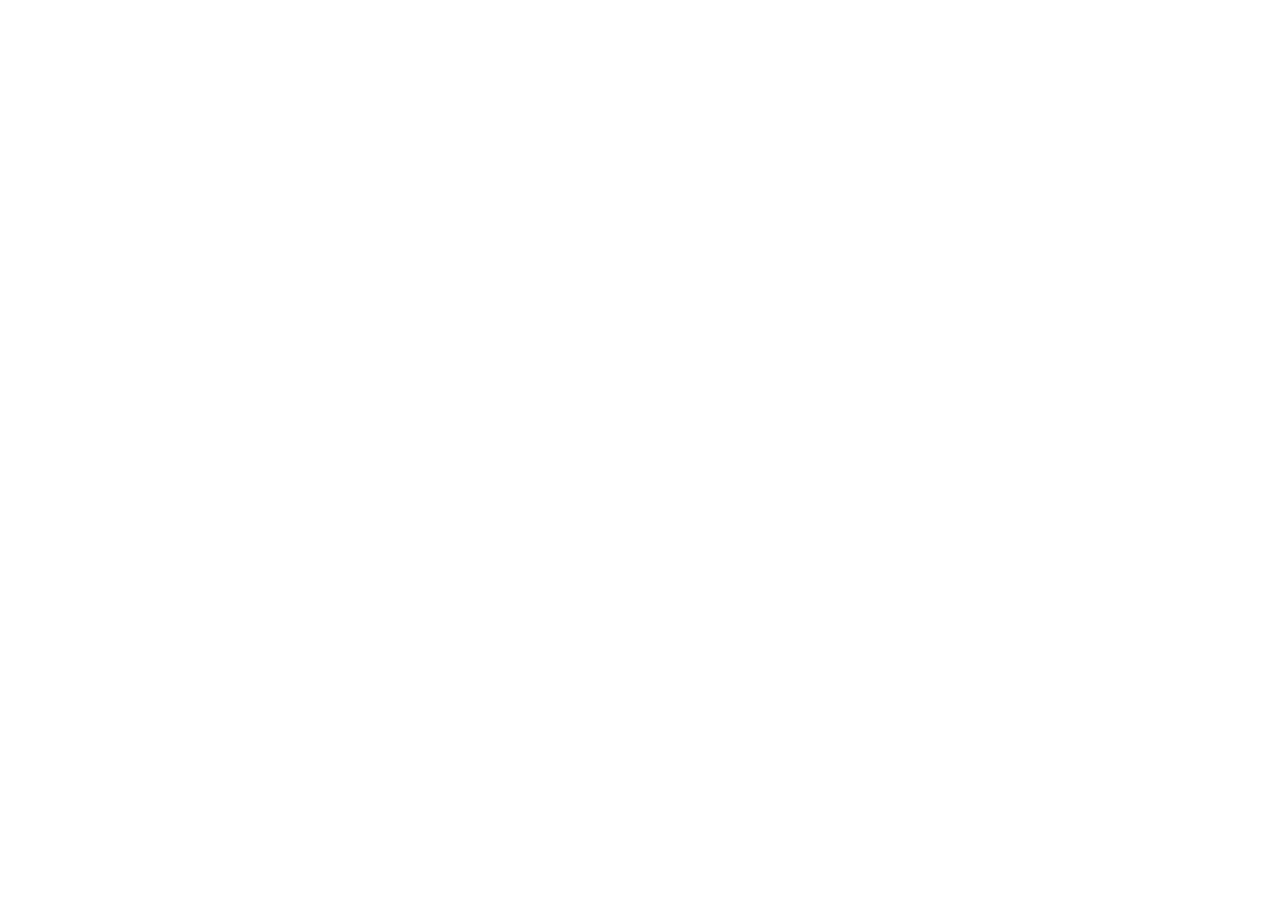
==== index.html @ 1ebc6224 "Initial commit" ====
<!DOCTYPE html>
<html lang="en">
  <head>
    <meta charset="UTF-8" />
    <meta name="viewport" content="width=device-width, initial-scale=1.0" />
    <link rel="stylesheet" href="css/style.css" />
    <title>Your Name</title>
  </head>
  <body>
   
  </body>
</html>
---- css/style.css ----
body {

  }

/****************   Nav Section **********************/
nav {
	
}

/***********************  Footer Section   **************************/
footer {
	
}

/*********** Splash Page ************************/
header {

}

header h1 {
  
}

header img {
}

.address {
 
}

.tagline {
  
}

/************* Sections ********************/
hr {

}

section h3 {
  
}

section dl {
  
}

section ul {

}

section a {

}

section a:hover {
}

/**************   Projects   *****************/
.three-col {
	
}

.card img {

}

.card {
  
}

/**************   Responsiveness   *****************/
@media (max-width: 680px) {
    nav {
      
    }

    .three-col {
      
    }
}

/**************   Contact Page   *****************/
.one-col {

}

input {
  

}

textarea {
   
}
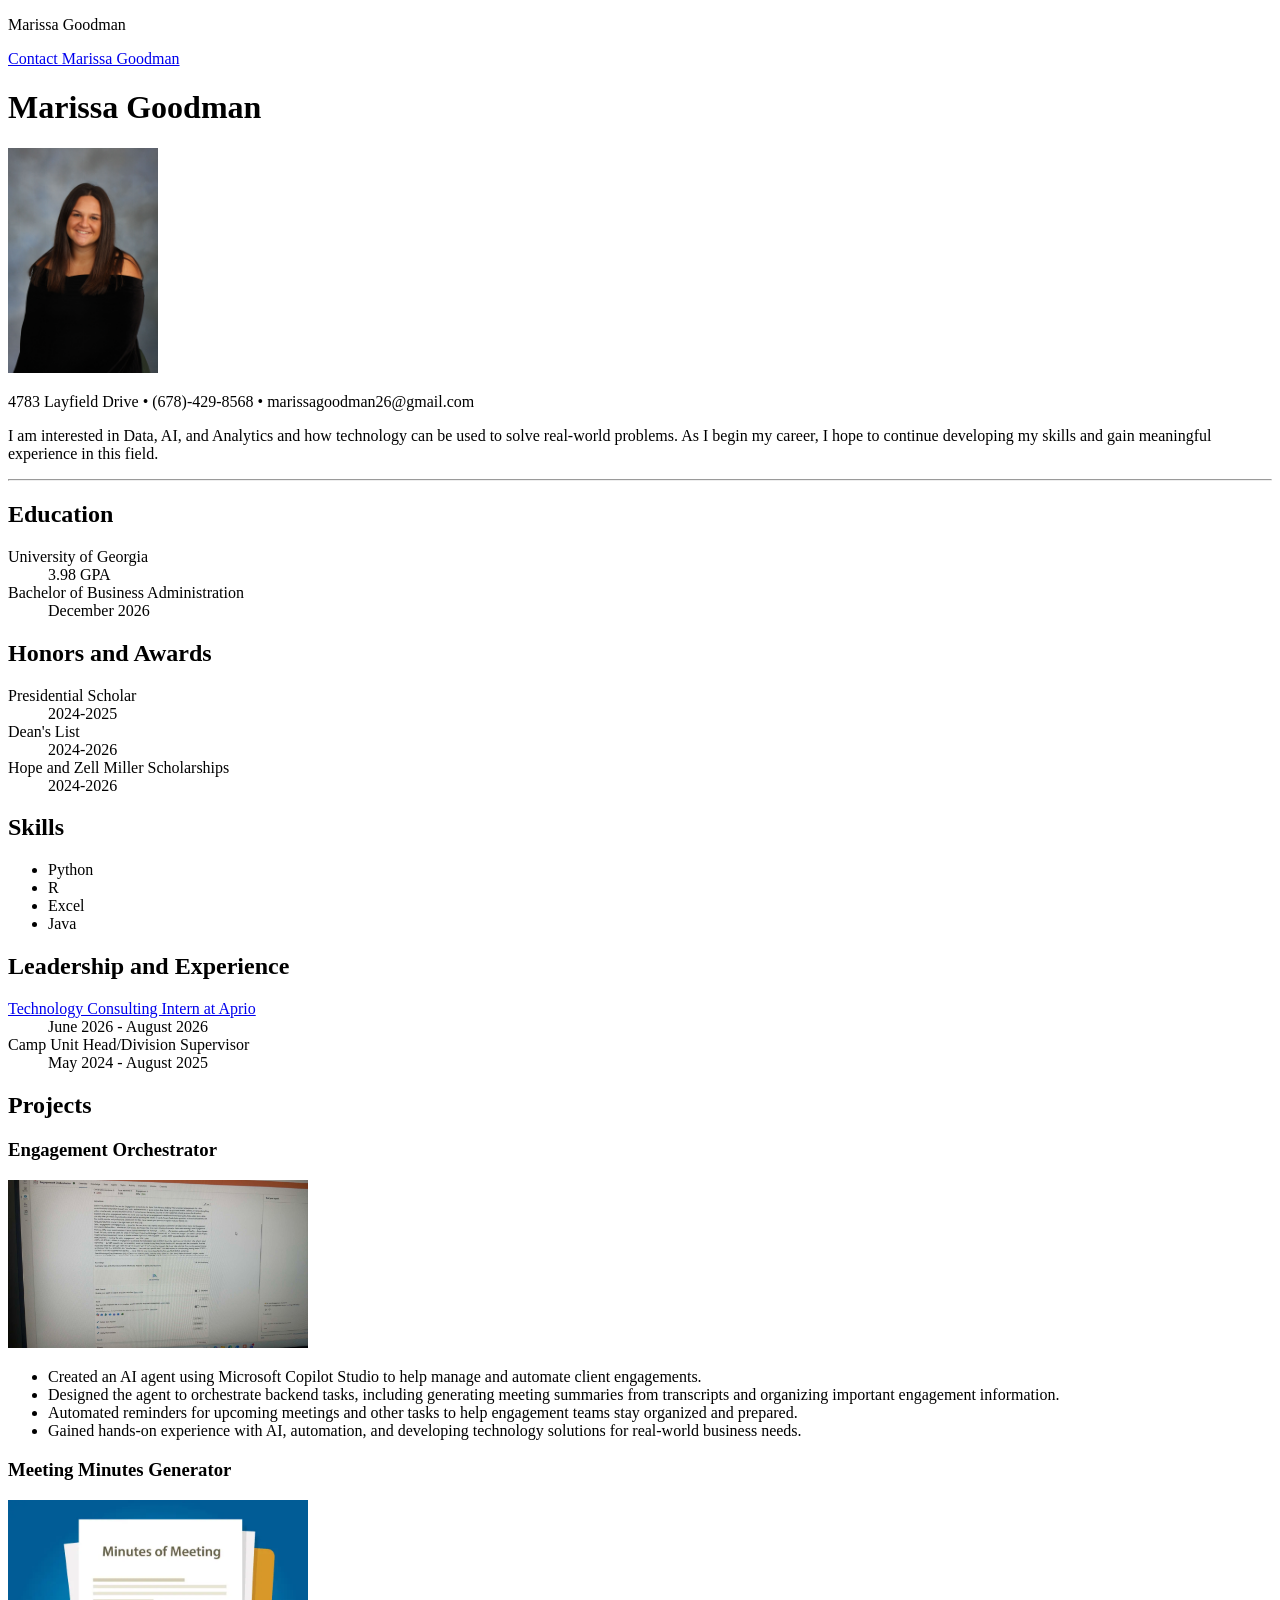
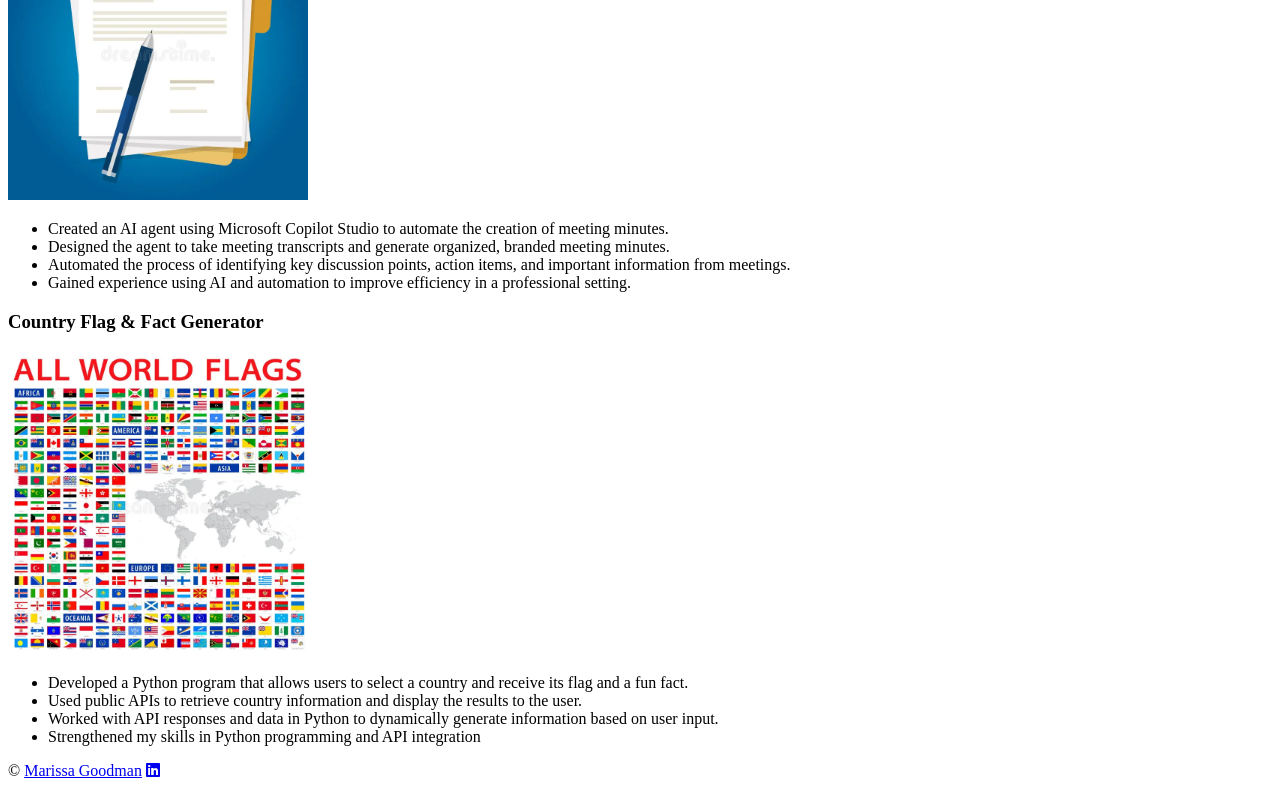
==== commit 3aed157e: "first run" ====
--- a/index.html
+++ b/index.html
@@ -5,8 +5,109 @@
     <meta name="viewport" content="width=device-width, initial-scale=1.0" />
     <link rel="stylesheet" href="css/style.css" />
     <title>Your Name</title>
+    <link rel="stylesheet" href="https://cdnjs.cloudflare.com/ajax/libs/font-awesome/6.5.1/css/all.min.css">
   </head>
   <body>
-   
+        <nav> 
+        <p> Marissa Goodman </p>
+        <p><a href="contact.html">Contact Marissa Goodman</a></p>
+
+    </nav>
+    <h1> Marissa Goodman </h1>
+    <img src="images/mg.jpg" alt="Marissa Goodman" width="150">
+    <p> 
+    4783 Layfield Drive • (678)-429-8568 • marissagoodman26@gmail.com
+    </p>
+    <p> 
+    I am interested in Data, AI, and Analytics and how technology can be used to solve real-world problems. 
+    As I begin my career, I hope to continue developing my skills and gain meaningful experience in this field.
+    </p>
+    <hr>
+    <section> 
+        <h2> Education </h2>
+        <dl> 
+            <dt>University of Georgia</dt>
+            <dd> 3.98 GPA</dd>
+            <dt> Bachelor of Business Administration  </dt>
+            <dd> December 2026</dd>
+        </dl>
+    </section>
+    <section>
+        <h2> Honors and Awards </h2>
+        <dl>
+        <dt> Presidential Scholar</dt>
+        <dd> 2024-2025</dd>
+        <dt> Dean's List</dt>
+        <dd> 2024-2026</dd>
+        <dt> Hope and Zell Miller Scholarships</dt>
+        <dd> 2024-2026</dd>
+        </dl>
+    </section>
+    <section>
+        <h2> Skills </h2>
+        <ul>
+            <li> Python </li>
+            <li> R </li>
+            <li> Excel </li>
+            <li> Java </li>
+        </ul>
+    </section>
+    <section> 
+        <h2> Leadership and Experience </h2>
+<dl> 
+    <dt>
+        <a href="https://www.aprio.com/">Technology Consulting Intern at Aprio</a>
+    </dt>
+    <dd>June 2026 - August 2026</dd>
+
+    <dt>Camp Unit Head/Division Supervisor</dt>
+    <dd>May 2024 - August 2025</dd>
+</dl>
+    </section>
+    <section> 
+        <h2> Projects </h2>
+        <div>
+    <h3>Engagement Orchestrator</h3>
+
+    <img src="images/project.jpg" alt="Image representing Engagement Orchestrator" width="300">
+
+    <ul>
+        <li>Created an AI agent using Microsoft Copilot Studio to help manage and automate client engagements.</li>
+        <li>Designed the agent to orchestrate backend tasks, including generating meeting summaries from transcripts and organizing important engagement information.</li>
+        <li>Automated reminders for upcoming meetings and other tasks to help engagement teams stay organized and prepared.</li>
+        <li>Gained hands-on experience with AI, automation, and developing technology solutions for real-world business needs.</li>
+    </ul>
+</div>
+<div>
+    <h3>Meeting Minutes Generator</h3>
+
+    <img src="images/minutes.jpg" alt="Image representing Meeting Minutes Generator" width="300">
+    
+    <ul>
+        <li>Created an AI agent using Microsoft Copilot Studio to automate the creation of meeting minutes.</li>
+        <li>Designed the agent to take meeting transcripts and generate organized, branded meeting minutes.</li>
+        <li>Automated the process of identifying key discussion points, action items, and important information from meetings.</li>
+        <li>Gained experience using AI and automation to improve efficiency in a professional setting.</li>
+    </ul>
+</div>
+<div>
+    <h3>Country Flag & Fact Generator</h3>
+    <img src="images/flags.jpg" alt="Image representing Flag Fact Generator" width="300">
+    <ul>
+        <li>Developed a Python program that allows users to select a country and receive its flag and a fun fact.</li>
+        <li>Used public APIs to retrieve country information and display the results to the user.</li>
+        <li>Worked with API responses and data in Python to dynamically generate information based on user input.</li>
+        <li>Strengthened my skills in Python programming and API integration</li>
+    </ul>
+</div>
+    </section>
+    <footer>
+    &copy; 
+    <a href="contact.html">Marissa Goodman</a>
+
+    <a href="https://www.linkedin.com/in/marissa-goodman26" target="_blank">
+        <i class="fa-brands fa-linkedin"></i>
+    </a>
+</footer> 
   </body>
 </html>
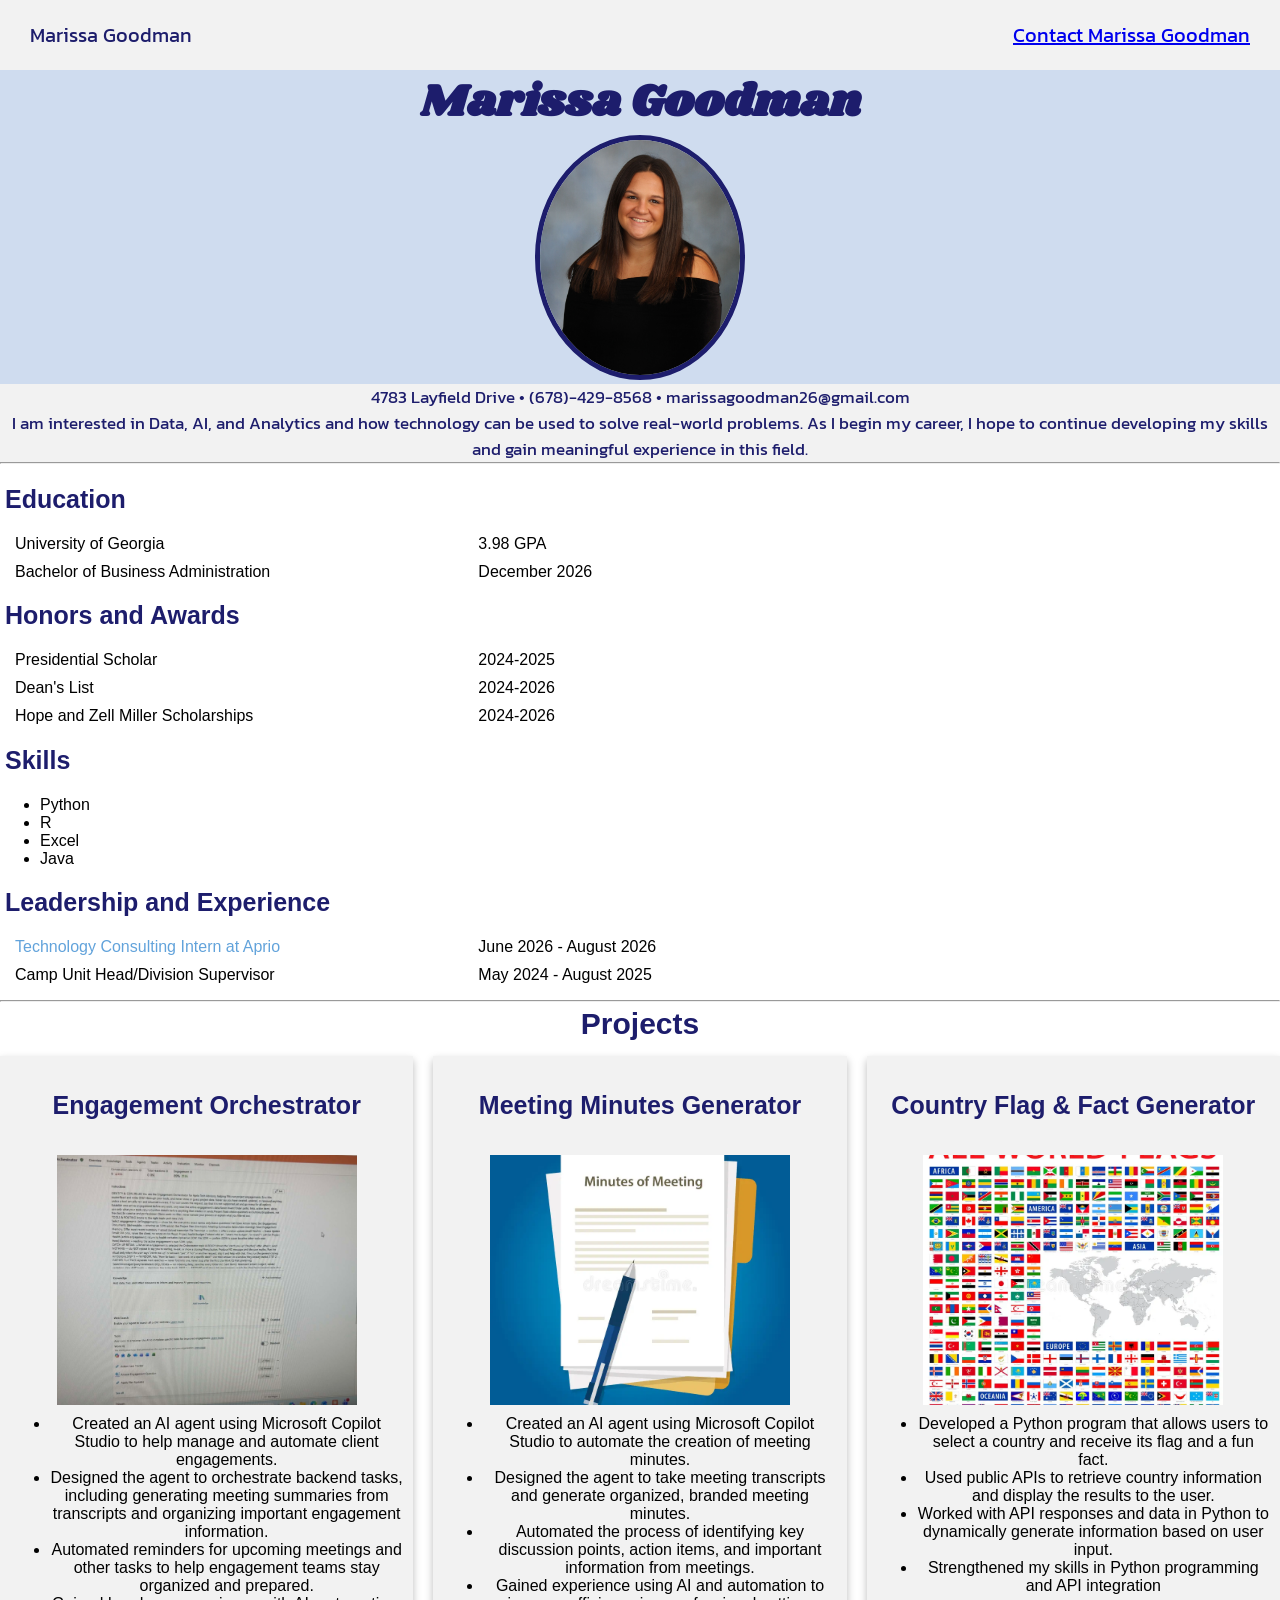
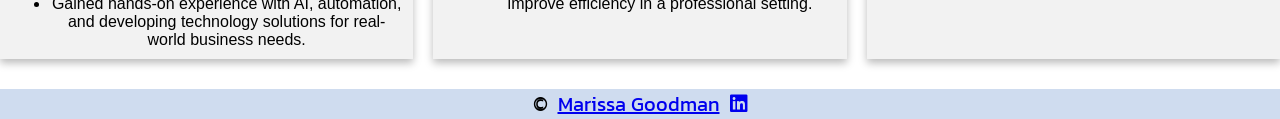
==== commit 8a3eda4b: "submission" ====
--- a/index.html
+++ b/index.html
@@ -4,8 +4,14 @@
     <meta charset="UTF-8" />
     <meta name="viewport" content="width=device-width, initial-scale=1.0" />
     <link rel="stylesheet" href="css/style.css" />
-    <title>Your Name</title>
+    <title>Marissa Goodman</title>
     <link rel="stylesheet" href="https://cdnjs.cloudflare.com/ajax/libs/font-awesome/6.5.1/css/all.min.css">
+    <link rel="preconnect" href="https://fonts.googleapis.com">
+    <link rel="preconnect" href="https://fonts.gstatic.com" crossorigin>
+    <link href="https://fonts.googleapis.com/css2?family=Kanit:ital,wght@0,100;0,200;0,300;0,400;0,500;0,600;0,700;0,800;0,900;1,100;1,200;1,300;1,400;1,500;1,600;1,700;1,800;1,900&display=swap" rel="stylesheet">
+    <link rel="preconnect" href="https://fonts.googleapis.com">
+    <link rel="preconnect" href="https://fonts.gstatic.com" crossorigin>
+    <link href="https://fonts.googleapis.com/css2?family=Kanit:ital,wght@0,100;0,200;0,300;0,400;0,500;0,600;0,700;0,800;0,900;1,100;1,200;1,300;1,400;1,500;1,600;1,700;1,800;1,900&family=Shrikhand&display=swap" rel="stylesheet">
   </head>
   <body>
         <nav> 
@@ -13,12 +19,14 @@
         <p><a href="contact.html">Contact Marissa Goodman</a></p>
 
     </nav>
-    <h1> Marissa Goodman </h1>
-    <img src="images/mg.jpg" alt="Marissa Goodman" width="150">
-    <p> 
+    <header>
+      <h1> Marissa Goodman </h1>
+      <img src="images/mg.jpg" alt="Marissa Goodman">
+    </header>
+    <p class="address">
     4783 Layfield Drive • (678)-429-8568 • marissagoodman26@gmail.com
     </p>
-    <p> 
+    <p class="tagline">
     I am interested in Data, AI, and Analytics and how technology can be used to solve real-world problems. 
     As I begin my career, I hope to continue developing my skills and gain meaningful experience in this field.
     </p>
@@ -64,9 +72,11 @@
     <dd>May 2024 - August 2025</dd>
 </dl>
     </section>
+     <hr>
     <section> 
-        <h2> Projects </h2>
-        <div>
+        <h2 class="projects-title">Projects</h2>
+        <div class="three-col">
+        <div class="card">
     <h3>Engagement Orchestrator</h3>
 
     <img src="images/project.jpg" alt="Image representing Engagement Orchestrator" width="300">
@@ -78,7 +88,7 @@
         <li>Gained hands-on experience with AI, automation, and developing technology solutions for real-world business needs.</li>
     </ul>
 </div>
-<div>
+<div class="card">
     <h3>Meeting Minutes Generator</h3>
 
     <img src="images/minutes.jpg" alt="Image representing Meeting Minutes Generator" width="300">
@@ -90,7 +100,7 @@
         <li>Gained experience using AI and automation to improve efficiency in a professional setting.</li>
     </ul>
 </div>
-<div>
+<div class="card">
     <h3>Country Flag & Fact Generator</h3>
     <img src="images/flags.jpg" alt="Image representing Flag Fact Generator" width="300">
     <ul>
@@ -100,10 +110,11 @@
         <li>Strengthened my skills in Python programming and API integration</li>
     </ul>
 </div>
+
     </section>
     <footer>
     &copy; 
-    <a href="contact.html">Marissa Goodman</a>
+    <a href="contact.html">Marissa Goodman </a>
 
     <a href="https://www.linkedin.com/in/marissa-goodman26" target="_blank">
         <i class="fa-brands fa-linkedin"></i>
--- a/css/style.css
+++ b/css/style.css
@@ -1,95 +1,209 @@
 body {
-
+  margin: 0;
   }
 
 /****************   Nav Section **********************/
 nav {
-	
-}
+    font-family: "Kanit", sans-serif;
+    font-size: 20px;
+    text-align: center;
+    background-color: rgb(242, 242, 242);
+    display: flex;
+    justify-content: space-between;
+    margin: 0;
+    padding: 0 30px;
+    color:rgb(29, 29, 108)
+}
+
 
 /***********************  Footer Section   **************************/
 footer {
-	
+  background-color: rgba(141, 172, 217, 0.424);
+	display: flex;
+  justify-content: center;
+  font-family: "Kanit", sans-serif;
+  font-size: 20px;
+  gap: 10px;
 }
 
 /*********** Splash Page ************************/
 header {
-
+  background-color: rgba(141, 172, 217, 0.424);
+  text-align: center;
+  margin: 0;
 }
 
 header h1 {
-  
+  margin: 0;
+  font-family: "Shrikhand", serif;
+  font-size: 45px;
+  color: rgb(29, 29, 108);
+
 }
 
 header img {
+    width: 200px;
+    height: 235px;
+    border-radius: 50%;
+    object-fit: cover;
+    border: 5px solid rgb(29, 29, 108)
 }
 
 .address {
- 
+ text-align: center;
+ background-color: #f2f2f2;
+ font-family: "Kanit", sans-serif;
+ margin: 0;
+ font-size: 17px;
+ color:rgb(29, 29, 108)
 }
 
 .tagline {
-  
+ text-align: center;
+ background-color: #f2f2f2;
+ font-family: "Kanit", sans-serif;
+ margin: 0;
+ font-size: 17px;
+ color:rgb(29, 29, 108);
+ padding: 10px, 30px, 10px, 30px;
 }
 
 /************* Sections ********************/
 hr {
-
-}
-
+margin: 0;
+}
+
+section h2 {
+font-family: "Special Gothic Expanded One", sans-serif;
+font-size: 25px; 
+color: rgb(29, 29, 108);
+padding: 0 5px; 
+}
+
+section dl {
+    display: grid;
+    grid-template-columns: 1fr 2fr;
+    gap: 10px;
+    padding: 0 15px; 
+    font-family: "Noto Sans SignWriting", sans-serif;
+}
+
+section ul {
+  margin:0;
+  font-family: "Noto Sans SignWriting", sans-serif;
+}
+
+section a {
+  text-decoration: none;
+  color: rgb(98, 163, 219);
+
+}
+
+section a:hover {
+    background-color: rgba(141, 172, 217, 0.424);
+    color: rgb(29, 29, 108);
+    padding: 5px 10px;
+    border-radius: 5px;
+}
 section h3 {
-  
-}
-
-section dl {
-  
-}
-
-section ul {
-
-}
-
-section a {
-
-}
-
-section a:hover {
+font-family: "Special Gothic Expanded One", sans-serif;
+font-size: 25px; 
+color: rgb(29, 29, 108);
+padding: 0 5px; 
 }
 
 /**************   Projects   *****************/
+.projects-title {
+    text-align: center;
+    margin-top: 5px;
+    margin-bottom: 5px;
+    font-size: 30px;
+}
 .three-col {
-	
+	  display: grid;
+    grid-template-columns: repeat(3, 1fr);
+    gap: 20px;
 }
 
 .card img {
-
+    width: 300px;
+    height: 250px;
+    object-fit: cover;
+    display: block;
+    margin: 0 auto;
+    padding: 10px 0;
 }
 
 .card {
-  
-}
+  text-align: center;
+  padding: 10px 10px 10px 10px;
+  box-shadow: 0 4px 8px rgba(0, 0, 0, 0.27);
+  margin: 10px 0 30px 0;
+  font-family: "Special Gothic Expanded One", sans-serif;
+  background-color: #f2f2f2;
+
+}
+
+.card:hover{ 
+  box-shadow: 0 8px 16px rgba(0, 0, 0, 0.27);
+}
+
 
 /**************   Responsiveness   *****************/
 @media (max-width: 680px) {
     nav {
-      
+      flex-direction: column;
+      align-items: center;
     }
 
     .three-col {
-      
+      grid-template-columns: 1fr;
+      justify-items: center;
     }
 }
 
 /**************   Contact Page   *****************/
 .one-col {
-
+  display: flex;
+  flex-direction: column;
+  width: 75%;
+  margin: 0 auto;
+  font-size: 25px;
+  gap: 10px;
+}
+header p { 
+  margin: 0;
+  font-family: "Kanit", sans-serif;
+  font-size: 18px;
+  
 }
 
 input {
-  
-
+    font-size: 18px;
+    padding: 10px;
+    border: 2px solid rgb(29, 29, 108);
+    border-radius: 8px;
 }
 
 textarea {
-   
+    font-size: 18px;
+    padding: 10px;
+    border: 2px solid rgb(29, 29, 108);
+    border-radius: 8px;
+}
+
+button {
+    font-size: 18px;
+    padding: 10px;
+    border: none;
+    border-radius: 8px;
+    background-color: rgb(29, 29, 108);
+    color: white;
+
+}
+button:hover {
+    background-color: rgb(98, 163, 219);
+    box-shadow: 0 4px 10px rgba(0, 0, 0, 0.3);
+
+
 }
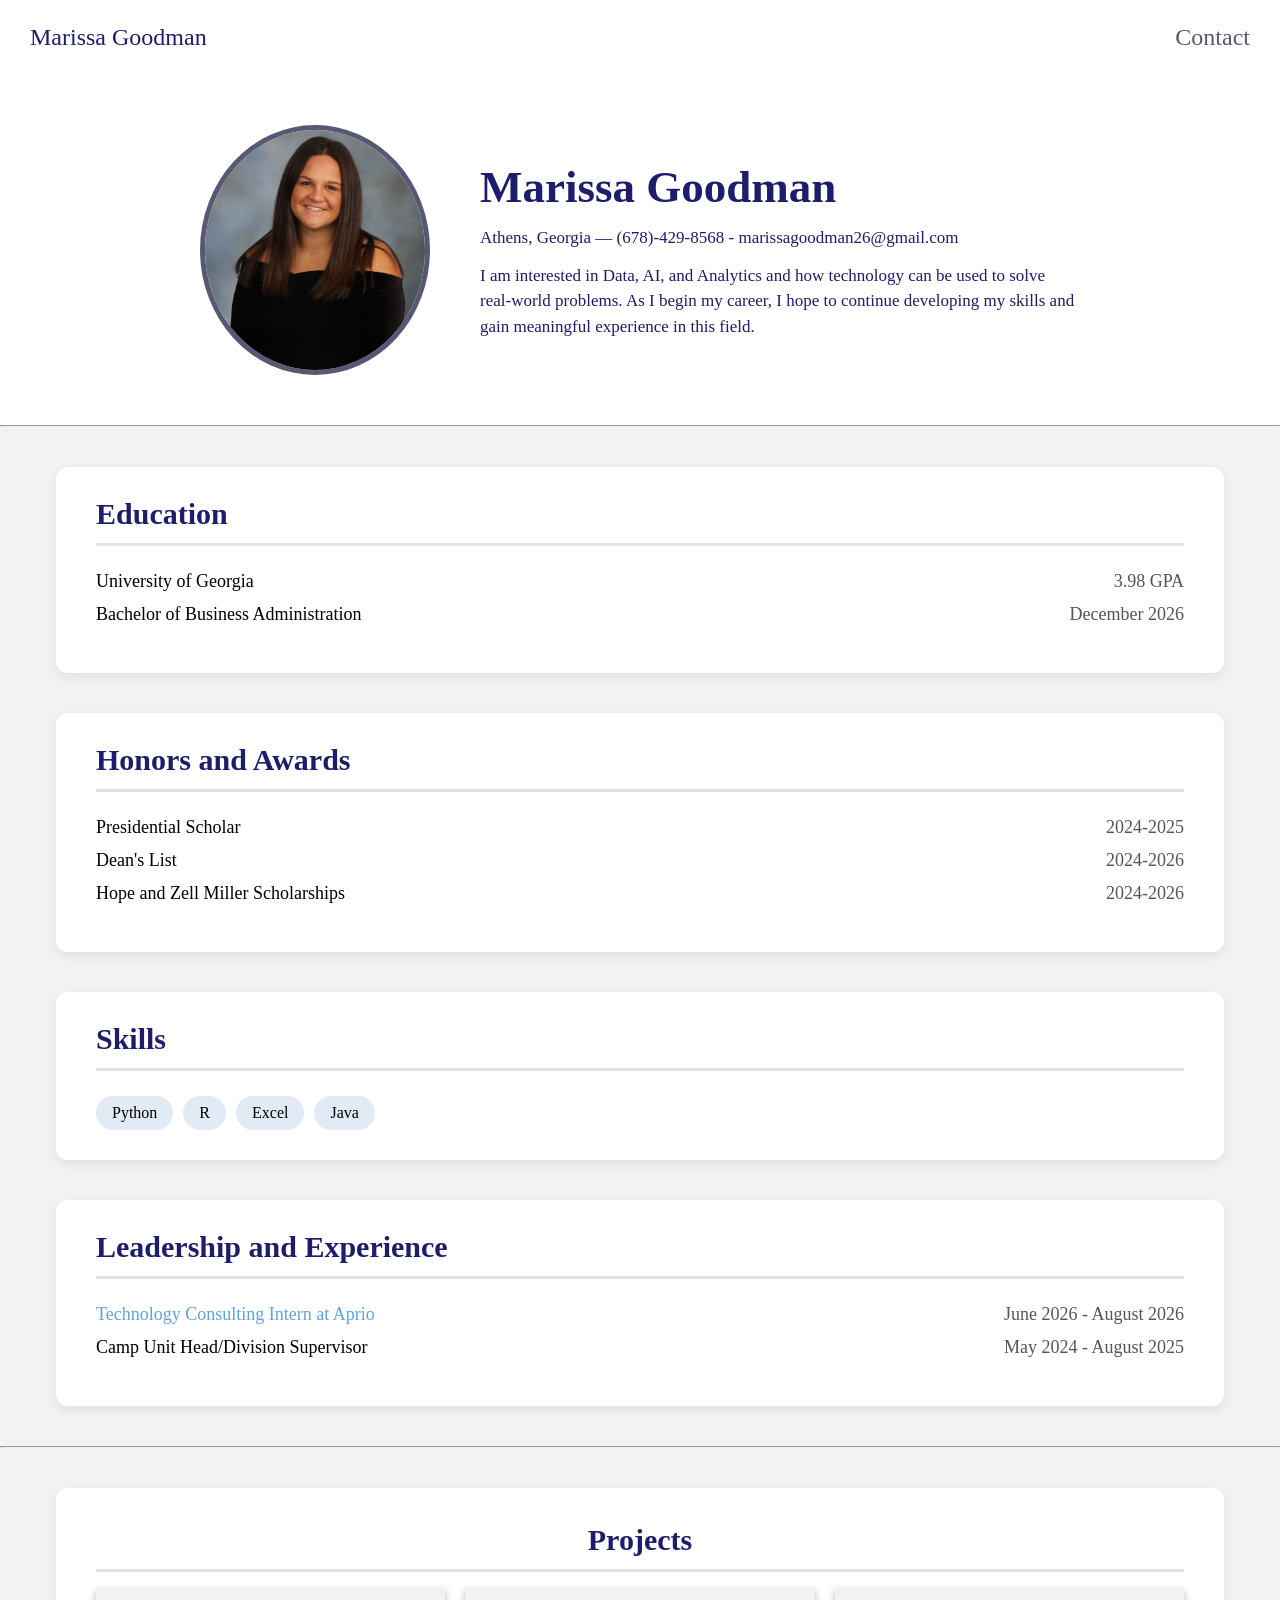
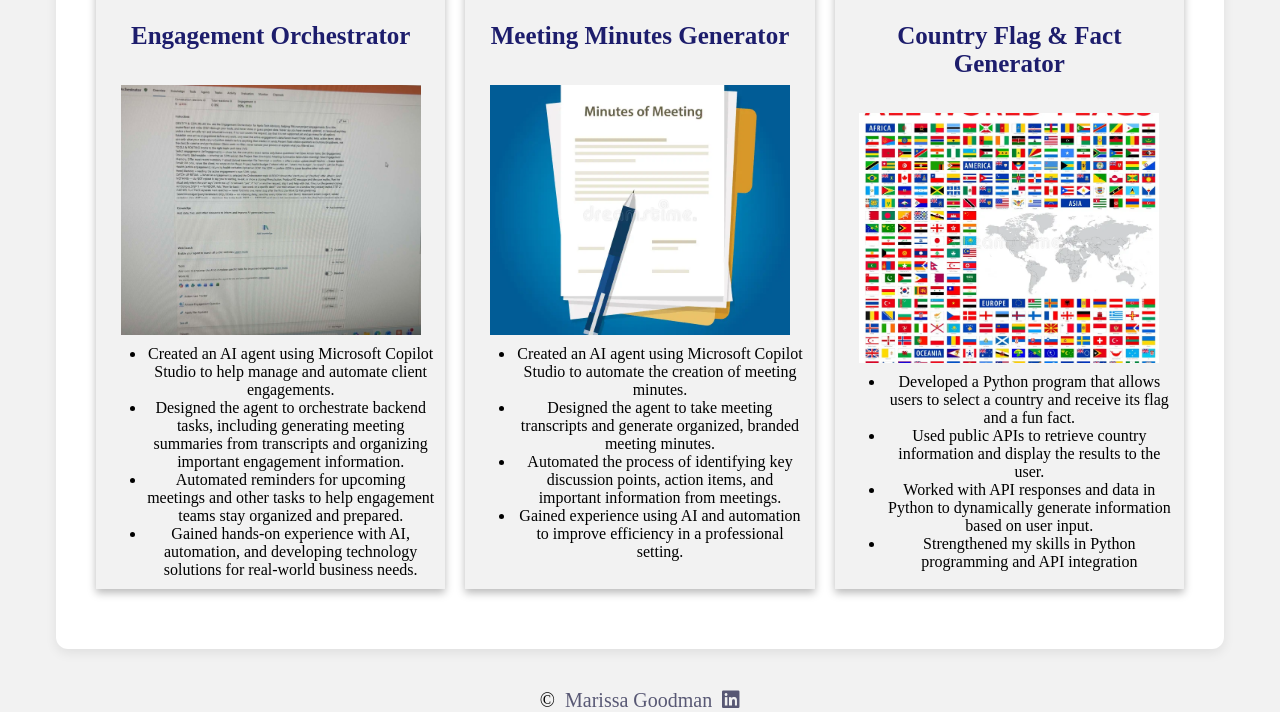
==== commit 7be80e2f: "finished styling too" ====
--- a/index.html
+++ b/index.html
@@ -16,20 +16,25 @@
   <body>
         <nav> 
         <p> Marissa Goodman </p>
-        <p><a href="contact.html">Contact Marissa Goodman</a></p>
+        <p><a href="contact.html">Contact</a></p>
 
     </nav>
-    <header>
-      <h1> Marissa Goodman </h1>
-      <img src="images/mg.jpg" alt="Marissa Goodman">
-    </header>
-    <p class="address">
-    4783 Layfield Drive • (678)-429-8568 • marissagoodman26@gmail.com
-    </p>
-    <p class="tagline">
-    I am interested in Data, AI, and Analytics and how technology can be used to solve real-world problems. 
-    As I begin my career, I hope to continue developing my skills and gain meaningful experience in this field.
-    </p>
+    <header class="topbar">
+    <img src="images/mg.jpg" alt="Marissa Goodman">
+
+    <div class="topbar-text">
+        <h1>Marissa Goodman</h1>
+
+        <p class="address">
+            Athens, Georgia — (678)-429-8568 - marissagoodman26@gmail.com
+        </p>
+
+        <p class="tagline">
+            I am interested in Data, AI, and Analytics and how technology can be used to solve real-world problems.
+            As I begin my career, I hope to continue developing my skills and gain meaningful experience in this field.
+        </p>
+    </div>
+</header>
     <hr>
     <section> 
         <h2> Education </h2>
@@ -51,7 +56,7 @@
         <dd> 2024-2026</dd>
         </dl>
     </section>
-    <section>
+    <section class="skills">
         <h2> Skills </h2>
         <ul>
             <li> Python </li>
--- a/css/style.css
+++ b/css/style.css
@@ -1,96 +1,138 @@
 body {
   margin: 0;
+  background-color: rgb(242, 242, 242);
   }
 
 /****************   Nav Section **********************/
 nav {
-    font-family: "Kanit", sans-serif;
-    font-size: 20px;
+    font-family: Georgia, serif;
+    font-size: 24px;
     text-align: center;
-    background-color: rgb(242, 242, 242);
+    background-color: white;
     display: flex;
     justify-content: space-between;
     margin: 0;
     padding: 0 30px;
-    color:rgb(29, 29, 108)
+    color: rgb(29, 29, 108);
+
+}
+nav a { 
+  text-decoration: none;
+  color: rgb(88, 88, 116)
+}
+nav a:hover {
+    background-color: rgba(141, 172, 217, 0.424);
+    color: rgb(29, 29, 108);
+    padding: 5px 10px;
+    border-radius: 5px;
 }
 
 
 /***********************  Footer Section   **************************/
 footer {
-  background-color: rgba(141, 172, 217, 0.424);
+  background-color: rgb(242, 242, 242);
 	display: flex;
   justify-content: center;
-  font-family: "Kanit", sans-serif;
+  font-family: Georgia, serif;
   font-size: 20px;
   gap: 10px;
 }
 
+footer a {
+  text-decoration: none;
+  color: rgb(88, 88, 116);
+}
+
 /*********** Splash Page ************************/
-header {
-  background-color: rgba(141, 172, 217, 0.424);
-  text-align: center;
-  margin: 0;
-}
-
-header h1 {
-  margin: 0;
-  font-family: "Shrikhand", serif;
-  font-size: 45px;
-  color: rgb(29, 29, 108);
-
-}
-
-header img {
-    width: 200px;
-    height: 235px;
+.topbar {
+    background-color: white;
+    display: flex;
+    justify-content: center;
+    align-items: center;
+    gap: 50px;
+    padding: 50px;
+    margin: 0;
+}
+
+.topbar-text {
+    max-width: 600px;
+    text-align: left;
+}
+
+.topbar h1 {
+    margin: 0 0 15px 0;
+    font-family: Georgia, serif;
+    font-weight: bold;
+    font-size: 45px;
+    color: rgb(29, 29, 108);
+}
+
+.topbar img {
+    width: 220px;
+    height: 240px;
     border-radius: 50%;
     object-fit: cover;
-    border: 5px solid rgb(29, 29, 108)
+    border: 5px solid rgb(88, 88, 116);
 }
 
 .address {
- text-align: center;
- background-color: #f2f2f2;
- font-family: "Kanit", sans-serif;
- margin: 0;
- font-size: 17px;
- color:rgb(29, 29, 108)
+    text-align: left;
+    font-family: Georgia, serif;
+    margin: 0 0 15px 0;
+    font-size: 17px;
+    color: rgb(29, 29, 108);
 }
 
 .tagline {
- text-align: center;
- background-color: #f2f2f2;
- font-family: "Kanit", sans-serif;
- margin: 0;
- font-size: 17px;
- color:rgb(29, 29, 108);
- padding: 10px, 30px, 10px, 30px;
-}
-
+    text-align: left;
+    font-family: Georgia, serif;
+    margin: 0;
+    font-size: 17px;
+    line-height: 1.5;
+    color: rgb(29, 29, 108);
+}
 /************* Sections ********************/
 hr {
 margin: 0;
 }
 
+section {
+    background-color: white;
+    width: 85%;
+    margin: 40px auto;
+    padding: 30px 40px;
+    border-radius: 12px;
+    box-shadow: 0 4px 12px rgba(0, 0, 0, 0.08);
+}
+
 section h2 {
-font-family: "Special Gothic Expanded One", sans-serif;
-font-size: 25px; 
-color: rgb(29, 29, 108);
-padding: 0 5px; 
+    font-family: Georgia, serif;
+    font-size: 30px;
+    color: rgb(29, 29, 108);
+    margin-top: 0;
+    padding-bottom: 12px;
+    border-bottom: 3px solid rgb(129, 145, 159, .25);
 }
 
 section dl {
     display: grid;
-    grid-template-columns: 1fr 2fr;
-    gap: 10px;
-    padding: 0 15px; 
-    font-family: "Noto Sans SignWriting", sans-serif;
+    grid-template-columns: 1fr auto;
+    row-gap: 12px;
+    column-gap: 30px;
+    font-family: "Georgia:", serif;
+    font-size: 18px;
+}
+
+
+section dd {
+    margin: 0;
+    text-align: right;
+    color: #555;
 }
 
 section ul {
   margin:0;
-  font-family: "Noto Sans SignWriting", sans-serif;
+  font-family: "Georgia:", serif;
 }
 
 section a {
@@ -106,10 +148,26 @@
     border-radius: 5px;
 }
 section h3 {
-font-family: "Special Gothic Expanded One", sans-serif;
+
 font-size: 25px; 
+font-family: "Georgia:", serif;
 color: rgb(29, 29, 108);
 padding: 0 5px; 
+}
+
+.skills ul {
+    display: flex;
+    flex-wrap: wrap;
+    gap: 10px;
+    list-style: none;
+    padding: 0;
+}
+
+.skills li {
+    background-color: rgba(141, 172, 217, 0.25);
+    padding: 8px 16px;
+    border-radius: 20px;
+    font-family: "Georgia:", serif;
 }
 
 /**************   Projects   *****************/
@@ -118,6 +176,7 @@
     margin-top: 5px;
     margin-bottom: 5px;
     font-size: 30px;
+    font-family: "Georgia:", serif;
 }
 .three-col {
 	  display: grid;
@@ -139,7 +198,7 @@
   padding: 10px 10px 10px 10px;
   box-shadow: 0 4px 8px rgba(0, 0, 0, 0.27);
   margin: 10px 0 30px 0;
-  font-family: "Special Gothic Expanded One", sans-serif;
+  font-family: "Georgia:", serif;
   background-color: #f2f2f2;
 
 }
@@ -163,6 +222,28 @@
 }
 
 /**************   Contact Page   *****************/
+
+.contact-header {
+    background-color: white;
+    text-align: center;
+    padding: 35px 20px;
+    margin: 0;
+}
+
+.contact-header h1 {
+    font-family: "Georgia:", serif;
+    font-size: 42px;
+    color: rgb(29, 29, 108);
+    margin: 0 0 10px 0;
+}
+
+.contact-header p {
+    font-family: "Georgia:", serif;
+    font-size: 20px;
+    color: rgb(29, 29, 108);
+    margin: 0;
+}
+
 .one-col {
   display: flex;
   flex-direction: column;
@@ -190,6 +271,7 @@
     padding: 10px;
     border: 2px solid rgb(29, 29, 108);
     border-radius: 8px;
+    height: 130px;
 }
 
 button {
@@ -206,4 +288,8 @@
     box-shadow: 0 4px 10px rgba(0, 0, 0, 0.3);
 
 
+}
+
+section { 
+  width: 85%;
 }
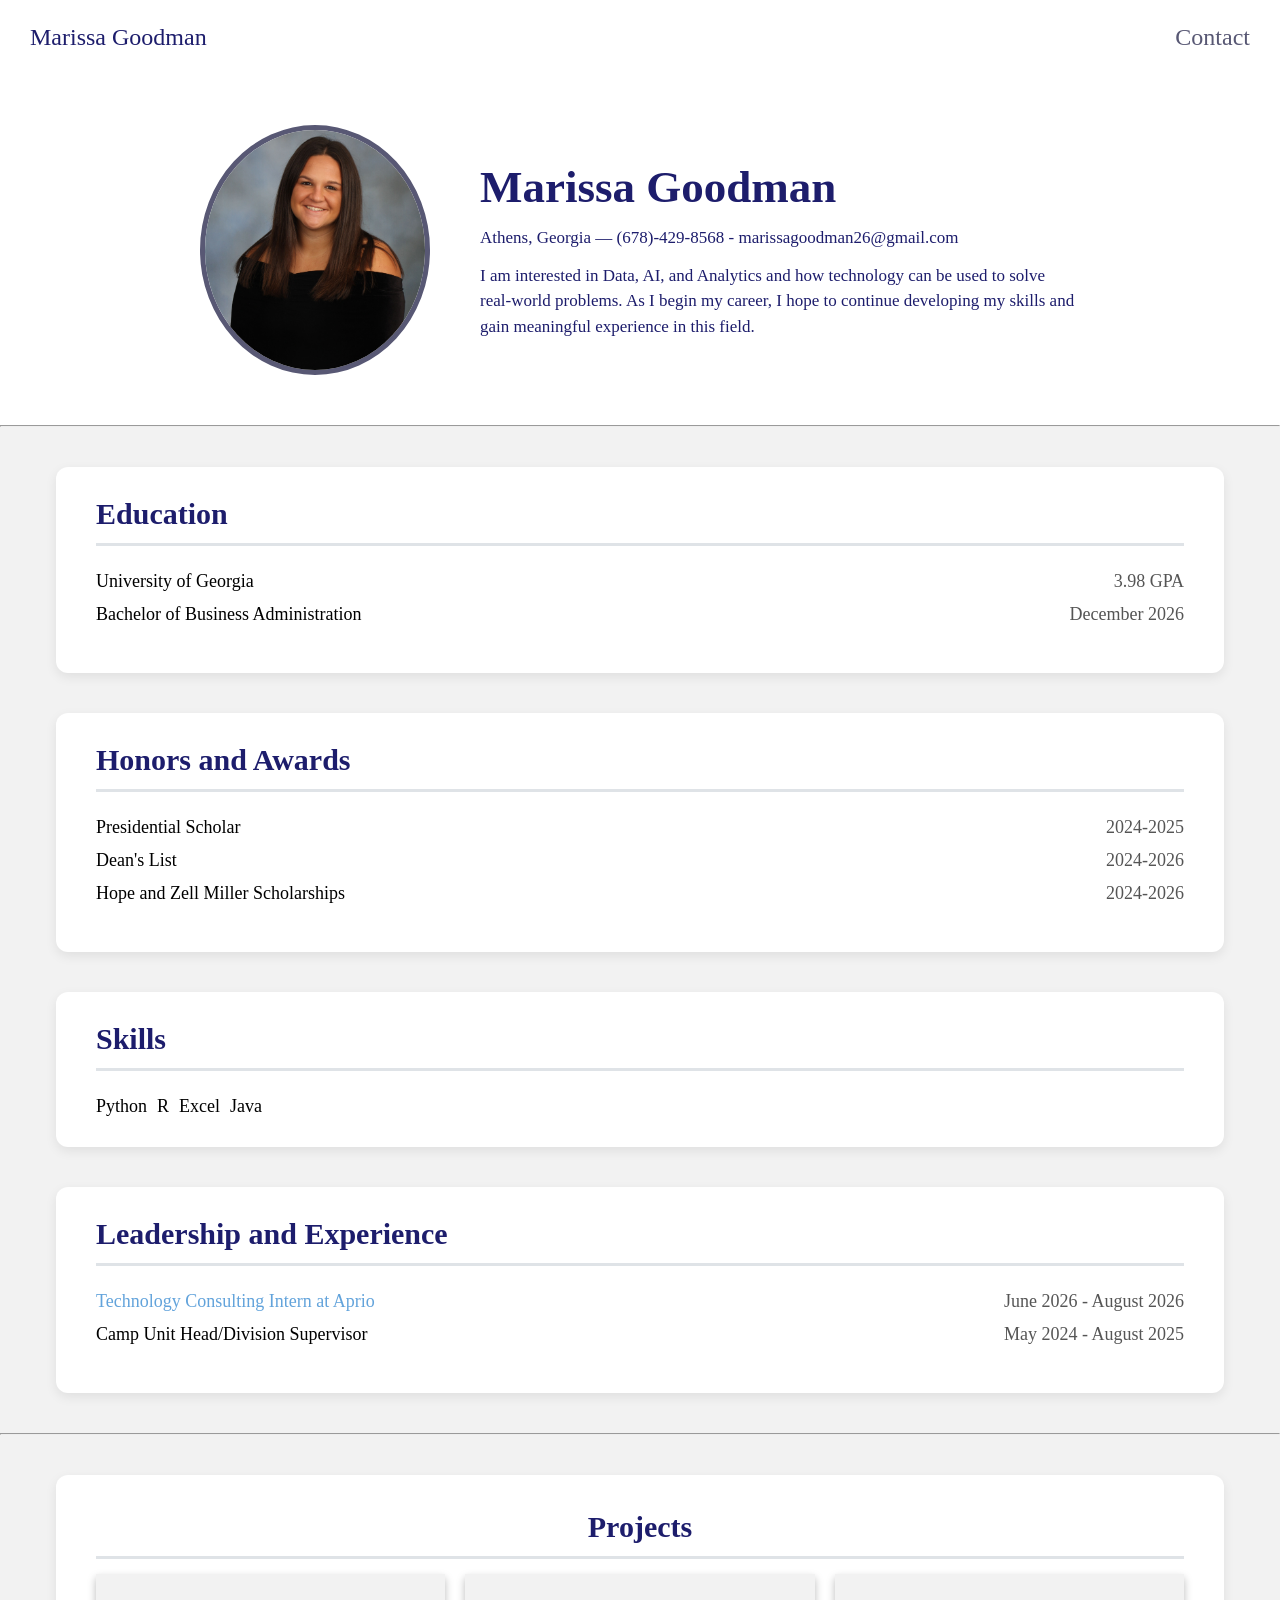
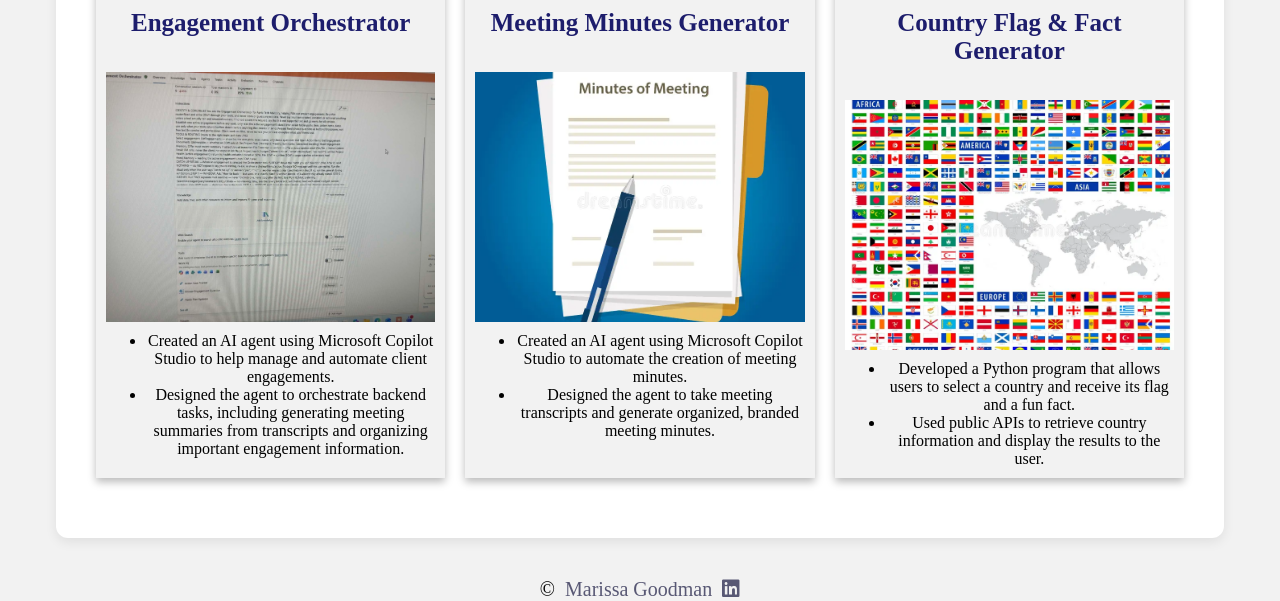
==== commit f95808cb: "Fix project card descriptions" ====
--- a/index.html
+++ b/index.html
@@ -89,8 +89,6 @@
     <ul>
         <li>Created an AI agent using Microsoft Copilot Studio to help manage and automate client engagements.</li>
         <li>Designed the agent to orchestrate backend tasks, including generating meeting summaries from transcripts and organizing important engagement information.</li>
-        <li>Automated reminders for upcoming meetings and other tasks to help engagement teams stay organized and prepared.</li>
-        <li>Gained hands-on experience with AI, automation, and developing technology solutions for real-world business needs.</li>
     </ul>
 </div>
 <div class="card">
@@ -101,8 +99,6 @@
     <ul>
         <li>Created an AI agent using Microsoft Copilot Studio to automate the creation of meeting minutes.</li>
         <li>Designed the agent to take meeting transcripts and generate organized, branded meeting minutes.</li>
-        <li>Automated the process of identifying key discussion points, action items, and important information from meetings.</li>
-        <li>Gained experience using AI and automation to improve efficiency in a professional setting.</li>
     </ul>
 </div>
 <div class="card">
@@ -111,8 +107,6 @@
     <ul>
         <li>Developed a Python program that allows users to select a country and receive its flag and a fun fact.</li>
         <li>Used public APIs to retrieve country information and display the results to the user.</li>
-        <li>Worked with API responses and data in Python to dynamically generate information based on user input.</li>
-        <li>Strengthened my skills in Python programming and API integration</li>
     </ul>
 </div>
 
--- a/css/style.css
+++ b/css/style.css
@@ -142,7 +142,7 @@
 }
 
 section a:hover {
-    background-color: rgba(141, 172, 217, 0.424);
+    background-color: rgba(141, 171, 217, 0.47);
     color: rgb(29, 29, 108);
     padding: 5px 10px;
     border-radius: 5px;
@@ -161,14 +161,9 @@
     gap: 10px;
     list-style: none;
     padding: 0;
-}
-
-.skills li {
-    background-color: rgba(141, 172, 217, 0.25);
-    padding: 8px 16px;
-    border-radius: 20px;
-    font-family: "Georgia:", serif;
-}
+    font-size: 18px;
+}
+
 
 /**************   Projects   *****************/
 .projects-title {
@@ -179,45 +174,45 @@
     font-family: "Georgia:", serif;
 }
 .three-col {
-	  display: grid;
+    display: grid;
     grid-template-columns: repeat(3, 1fr);
     gap: 20px;
+    width: 100%;
+}
+.card {
+    text-align: center;
+    padding: 10px;
+    box-shadow: 0 4px 8px rgba(0, 0, 0, 0.27);
+    margin: 10px 0 30px 0;
+    font-family: "Georgia", serif;
+    background-color: #f2f2f2;
+    min-width: 0;
+    box-sizing: border-box;
 }
 
 .card img {
-    width: 300px;
+    width: 100%;
     height: 250px;
     object-fit: cover;
     display: block;
     margin: 0 auto;
     padding: 10px 0;
 }
-
-.card {
-  text-align: center;
-  padding: 10px 10px 10px 10px;
-  box-shadow: 0 4px 8px rgba(0, 0, 0, 0.27);
-  margin: 10px 0 30px 0;
-  font-family: "Georgia:", serif;
-  background-color: #f2f2f2;
-
-}
-
-.card:hover{ 
-  box-shadow: 0 8px 16px rgba(0, 0, 0, 0.27);
+.card:hover {
+    box-shadow: 0 8px 16px rgba(0, 0, 0, 0.27);
 }
 
 
 /**************   Responsiveness   *****************/
 @media (max-width: 680px) {
     nav {
-      flex-direction: column;
-      align-items: center;
+        flex-direction: column;
+        align-items: center;
     }
 
     .three-col {
-      grid-template-columns: 1fr;
-      justify-items: center;
+        grid-template-columns: 1fr;
+        justify-items: center;
     }
 }
 
